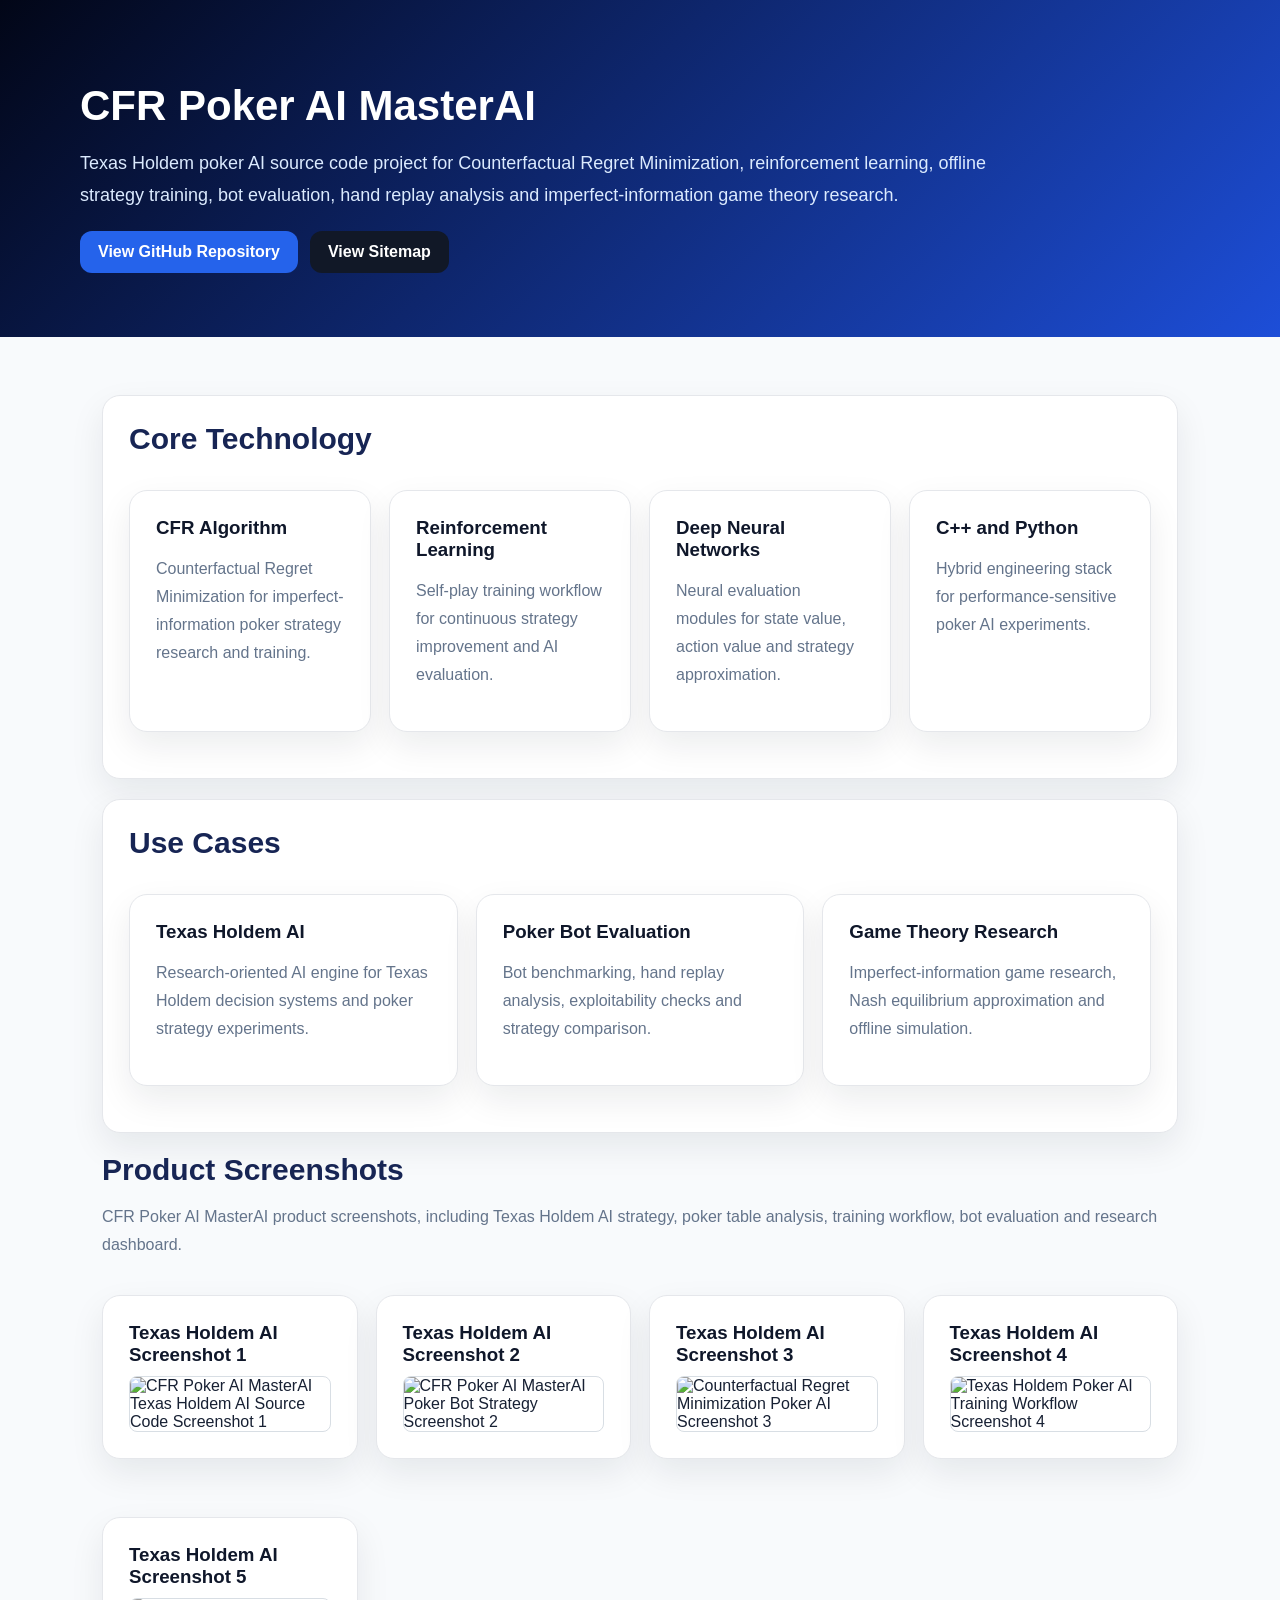
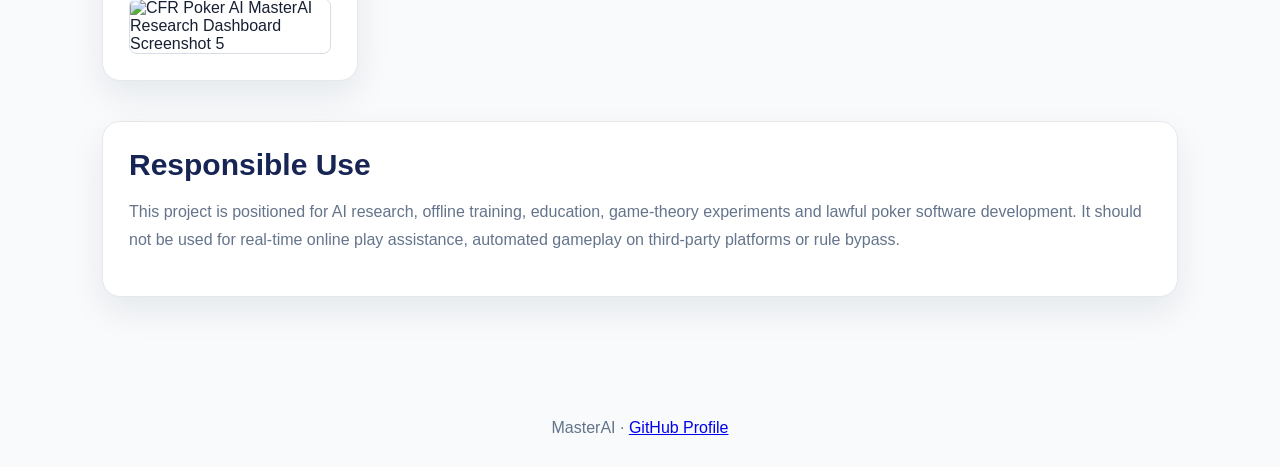
==== docs/index.html @ d26b2b1c "Add files via upload" ====
<!doctype html>
<html lang="en">
<head>
  <meta name="google-site-verification" content="rrp5Uvgzi-1-rMxUBfhV3wjlNrFqzwnqiA4e3qsOLEM">
  <meta charset="utf-8">
  <meta name="viewport" content="width=device-width, initial-scale=1">

  <title>CFR Poker AI MasterAI Source Code</title>
  <meta name="description" content="CFR Poker AI MasterAI source code for Texas Holdem AI research, offline training, bot evaluation and game theory experiments.">
  <meta name="keywords" content="CFR poker AI, Texas Holdem AI source code, poker bot AI, Counterfactual Regret Minimization, reinforcement learning poker, game theory research">
  <meta name="robots" content="index,follow,max-image-preview:large">
  <link rel="canonical" href="https://masterai-top.github.io/cfr-poker-ai-masterai/">

  <meta property="og:type" content="website">
  <meta property="og:title" content="CFR Poker AI MasterAI Source Code">
  <meta property="og:description" content="Texas Holdem AI source code for CFR research, offline training, bot evaluation and game theory experiments.">
  <meta property="og:url" content="https://masterai-top.github.io/cfr-poker-ai-masterai/">
  <meta property="og:image" content="https://masterai-top.github.io/cfr-poker-ai-masterai/assets/screenshots/cfr-poker-ai-home.jpg">
  <meta name="twitter:card" content="summary_large_image">

  <style>
    :root {
      --bg: #f8fafc;
      --card: #ffffff;
      --text: #172033;
      --muted: #64748b;
      --primary: #1d4ed8;
      --primary-dark: #172554;
      --line: #e5e7eb;
    }

    * { box-sizing: border-box; }

    body {
      margin: 0;
      font-family: Arial, Helvetica, sans-serif;
      background: var(--bg);
      color: var(--text);
    }

    header {
      padding: 64px 24px;
      background: linear-gradient(135deg, #020617, #1d4ed8);
      color: #fff;
    }

    .wrap {
      max-width: 1120px;
      margin: 0 auto;
    }

    nav {
      margin-bottom: 28px;
    }

    nav a {
      color: #bfdbfe;
      margin-right: 18px;
      text-decoration: none;
      font-weight: 700;
    }

    h1 {
      font-size: 42px;
      line-height: 1.15;
      margin: 18px 0 14px;
    }

    header p {
      max-width: 940px;
      color: #dbeafe;
      font-size: 18px;
      line-height: 1.75;
    }

    main {
      max-width: 1120px;
      margin: 0 auto;
      padding: 38px 22px 72px;
    }

    h2 {
      color: var(--primary-dark);
      font-size: 30px;
      margin: 0 0 14px;
    }

    h3 {
      margin: 0 0 10px;
      color: #0f172a;
    }

    p, li {
      color: var(--muted);
      line-height: 1.75;
    }

    .card {
      background: var(--card);
      border: 1px solid var(--line);
      border-radius: 18px;
      padding: 26px;
      margin: 20px 0;
      box-shadow: 0 14px 34px rgba(15, 23, 42, .08);
    }

    .grid {
      display: grid;
      grid-template-columns: repeat(auto-fit, minmax(240px, 1fr));
      gap: 18px;
    }

    .actions {
      display: flex;
      flex-wrap: wrap;
      gap: 12px;
      margin-top: 20px;
    }

    .button {
      display: inline-block;
      padding: 12px 18px;
      border-radius: 12px;
      background: #2563eb;
      color: #fff;
      text-decoration: none;
      font-weight: 700;
    }

    .button.secondary {
      background: #111827;
    }

    .gallery {
      display: grid;
      grid-template-columns: repeat(auto-fit, minmax(260px, 1fr));
      gap: 22px;
      margin-top: 22px;
    }

    .gallery figure {
      margin: 0;
      background: #fff;
      border: 1px solid var(--line);
      border-radius: 18px;
      overflow: hidden;
      box-shadow: 0 16px 40px rgba(15, 23, 42, .10);
    }

    .gallery img {
      display: block;
      width: 100%;
      height: auto;
      background: #eef2f7;
    }

    .gallery figcaption {
      padding: 13px 15px;
      color: #475569;
      font-size: 14px;
      border-top: 1px solid #eef2f7;
    }

    footer {
      padding: 30px;
      text-align: center;
      color: var(--muted);
    }
  </style>

  <script type="application/ld+json">
  {
    "@context": "https://schema.org",
    "@graph": [
      {
        "@type": "SoftwareSourceCode",
        "name": "CFR Poker AI MasterAI Source Code",
        "alternateName": "Texas Holdem AI Source Code",
        "description": "CFR Poker AI source code for Texas Holdem AI research, offline training, bot evaluation and game theory experiments.",
        "codeRepository": "https://github.com/masterai-top/cfr-poker-ai-masterai",
        "url": "https://masterai-top.github.io/cfr-poker-ai-masterai/",
        "programmingLanguage": ["Python", "C++"],
        "runtimePlatform": "Linux, Python and C++",
        "applicationCategory": "AIApplication",
        "author": {
          "@type": "Organization",
          "name": "MasterAI",
          "url": "https://github.com/masterai-top"
        }
      },
      {
        "@type": "WebPage",
        "name": "CFR Poker AI MasterAI Source Code",
        "url": "https://masterai-top.github.io/cfr-poker-ai-masterai/",
        "description": "Texas Holdem AI source code for CFR research, offline training, bot evaluation and game theory experiments.",
        "image": "https://masterai-top.github.io/cfr-poker-ai-masterai/assets/screenshots/cfr-poker-ai-home.jpg",
        "inLanguage": "en"
      }
    ]
  }
  </script>
</head>
<body>
  <header>
    <div class="wrap">
      <h1>CFR Poker AI MasterAI</h1>
      <p>
        Texas Holdem poker AI source code project for Counterfactual Regret Minimization,
        reinforcement learning, offline strategy training, bot evaluation, hand replay analysis
        and imperfect-information game theory research.
      </p>
      <div class="actions">
        <a class="button" href="https://github.com/masterai-top/cfr-poker-ai-masterai">View GitHub Repository</a>
        <a href="sitemap.xml" class="button secondary">View Sitemap</a>
      </div>
    </div>
  </header>

  <main>
    <section class="card">
      <h2>Core Technology</h2>
      <div class="grid">
        <div class="card">
          <h3>CFR Algorithm</h3>
          <p>Counterfactual Regret Minimization for imperfect-information poker strategy research and training.</p>
        </div>
        <div class="card">
          <h3>Reinforcement Learning</h3>
          <p>Self-play training workflow for continuous strategy improvement and AI evaluation.</p>
        </div>
        <div class="card">
          <h3>Deep Neural Networks</h3>
          <p>Neural evaluation modules for state value, action value and strategy approximation.</p>
        </div>
        <div class="card">
          <h3>C++ and Python</h3>
          <p>Hybrid engineering stack for performance-sensitive poker AI experiments.</p>
        </div>
      </div>
    </section>

    <section class="card">
      <h2>Use Cases</h2>
      <div class="grid">
        <div class="card">
          <h3>Texas Holdem AI</h3>
          <p>Research-oriented AI engine for Texas Holdem decision systems and poker strategy experiments.</p>
        </div>
        <div class="card">
          <h3>Poker Bot Evaluation</h3>
          <p>Bot benchmarking, hand replay analysis, exploitability checks and strategy comparison.</p>
        </div>
        <div class="card">
          <h3>Game Theory Research</h3>
          <p>Imperfect-information game research, Nash equilibrium approximation and offline simulation.</p>
        </div>
      </div>
    </section>

    <section>
      <h2>Product Screenshots</h2>
      <p>
        CFR Poker AI MasterAI product screenshots, including Texas Holdem AI strategy,
        poker table analysis, training workflow, bot evaluation and research dashboard.
      </p>

      <div class="grid">
        <div class="card">
          <h3>Texas Holdem AI Screenshot 1</h3>
          <img src="assets/Screenshots/001.png" alt="CFR Poker AI MasterAI Texas Holdem AI Source Code Screenshot 1" style="width:100%;border-radius:8px;border:1px solid #d8dee4;" loading="eager">
        </div>

        <div class="card">
          <h3>Texas Holdem AI Screenshot 2</h3>
          <img src="assets/Screenshots/002.png" alt="CFR Poker AI MasterAI Poker Bot Strategy Screenshot 2" style="width:100%;border-radius:8px;border:1px solid #d8dee4;" loading="lazy">
        </div>

        <div class="card">
          <h3>Texas Holdem AI Screenshot 3</h3>
          <img src="assets/Screenshots/003.jpg" alt="Counterfactual Regret Minimization Poker AI Screenshot 3" style="width:100%;border-radius:8px;border:1px solid #d8dee4;" loading="lazy">
        </div>

        <div class="card">
          <h3>Texas Holdem AI Screenshot 4</h3>
          <img src="assets/Screenshots/004.jpg" alt="Texas Holdem Poker AI Training Workflow Screenshot 4" style="width:100%;border-radius:8px;border:1px solid #d8dee4;" loading="lazy">
        </div>

        <div class="card">
          <h3>Texas Holdem AI Screenshot 5</h3>
          <img src="assets/Screenshots/005.png" alt="CFR Poker AI MasterAI Research Dashboard Screenshot 5" style="width:100%;border-radius:8px;border:1px solid #d8dee4;" loading="lazy">
        </div>
      </div>
    </section>

    <section class="card">
      <h2>Responsible Use</h2>
      <p>
        This project is positioned for AI research, offline training, education, game-theory experiments
        and lawful poker software development. It should not be used for real-time online play assistance,
        automated gameplay on third-party platforms or rule bypass.
      </p>
    </section>
  </main>

  <footer>
    MasterAI · <a href="https://github.com/masterai-top">GitHub Profile</a>
  </footer>
</body>
</html>
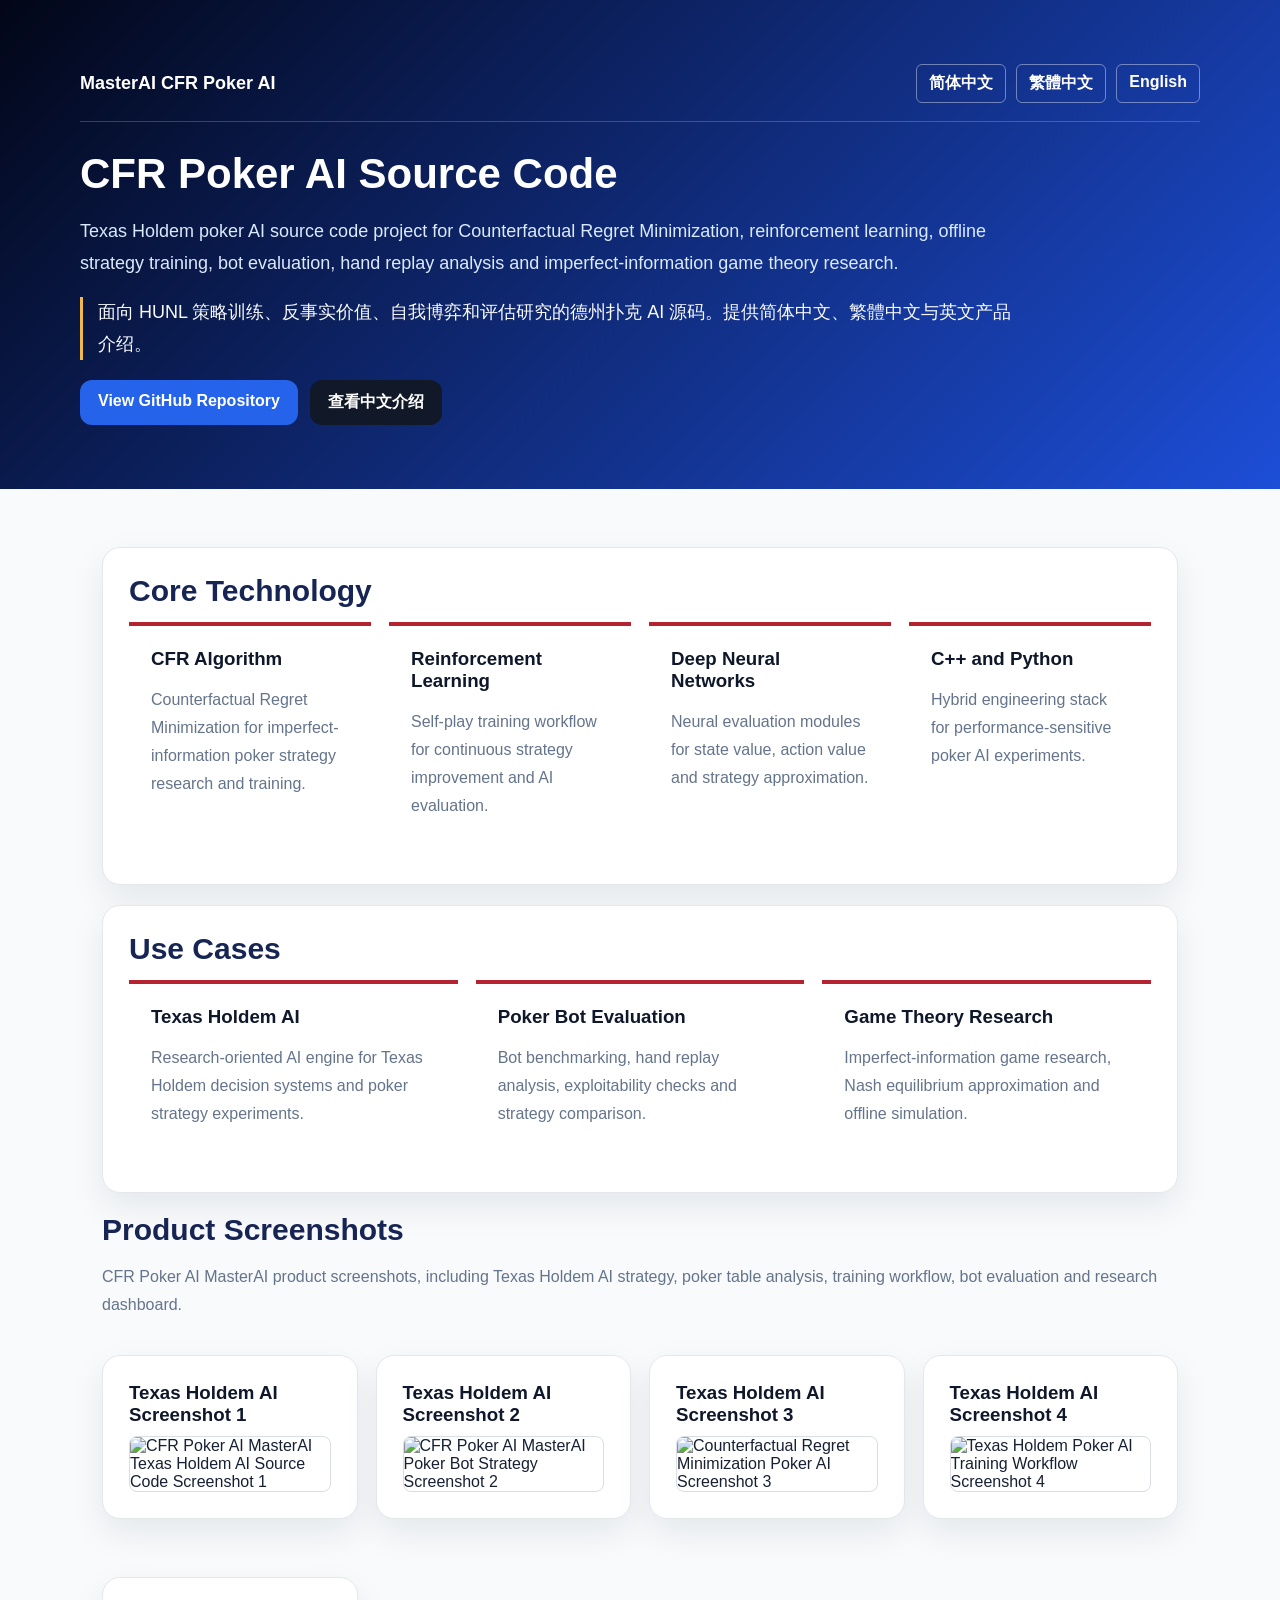
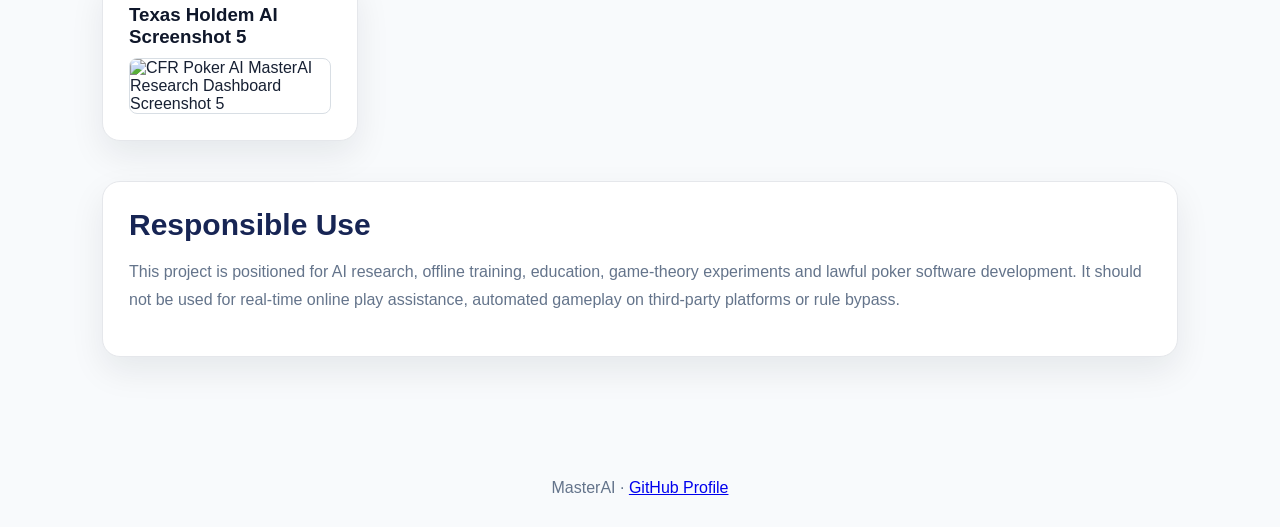
==== commit bcb11385: "Add files via upload" ====
--- a/docs/index.html
+++ b/docs/index.html
@@ -9,13 +9,17 @@
   <meta name="description" content="CFR Poker AI MasterAI source code for Texas Holdem AI research, offline training, bot evaluation and game theory experiments.">
   <meta name="keywords" content="CFR poker AI, Texas Holdem AI source code, poker bot AI, Counterfactual Regret Minimization, reinforcement learning poker, game theory research">
   <meta name="robots" content="index,follow,max-image-preview:large">
-  <link rel="canonical" href="https://masterai-top.github.io/cfr-poker-ai-masterai/">
+  <link rel="canonical" href="https://masterai-top.github.io/cfr-poker-ai-masterai/">
+  <link rel="alternate" hreflang="zh-CN" href="https://masterai-top.github.io/cfr-poker-ai-masterai/zh-cn/">
+  <link rel="alternate" hreflang="zh-TW" href="https://masterai-top.github.io/cfr-poker-ai-masterai/zh-tw/">
+  <link rel="alternate" hreflang="en" href="https://masterai-top.github.io/cfr-poker-ai-masterai/en/">
+  <link rel="alternate" hreflang="x-default" href="https://masterai-top.github.io/cfr-poker-ai-masterai/">
 
   <meta property="og:type" content="website">
   <meta property="og:title" content="CFR Poker AI MasterAI Source Code">
   <meta property="og:description" content="Texas Holdem AI source code for CFR research, offline training, bot evaluation and game theory experiments.">
   <meta property="og:url" content="https://masterai-top.github.io/cfr-poker-ai-masterai/">
-  <meta property="og:image" content="https://masterai-top.github.io/cfr-poker-ai-masterai/assets/screenshots/cfr-poker-ai-home.jpg">
+  <meta property="og:image" content="https://masterai-top.github.io/cfr-poker-ai-masterai/assets/Screenshots/001.png">
   <meta name="twitter:card" content="summary_large_image">
 
   <style>
@@ -53,12 +57,33 @@
       margin-bottom: 28px;
     }
 
-    nav a {
+    nav a {
       color: #bfdbfe;
       margin-right: 18px;
       text-decoration: none;
       font-weight: 700;
-    }
+    }
+
+    .language-bar {
+      display: flex;
+      align-items: center;
+      justify-content: space-between;
+      gap: 20px;
+      flex-wrap: wrap;
+      padding-bottom: 18px;
+      border-bottom: 1px solid rgba(255,255,255,.2);
+    }
+
+    .language-bar strong { font-size: 18px; }
+    .language-links { display: flex; gap: 10px; flex-wrap: wrap; }
+    .language-links a {
+      margin: 0;
+      padding: 8px 12px;
+      border: 1px solid rgba(255,255,255,.4);
+      border-radius: 6px;
+      color: #fff;
+    }
+    .language-links a:hover { background: #fff; color: #172554; }
 
     h1 {
       font-size: 42px;
@@ -95,14 +120,28 @@
       line-height: 1.75;
     }
 
-    .card {
+    .card {
       background: var(--card);
       border: 1px solid var(--line);
       border-radius: 18px;
       padding: 26px;
       margin: 20px 0;
       box-shadow: 0 14px 34px rgba(15, 23, 42, .08);
-    }
+    }
+
+    .feature {
+      background: #fff;
+      border-top: 4px solid #b4232f;
+      padding: 22px;
+      min-height: 170px;
+    }
+
+    .intro-cn {
+      margin-top: 14px;
+      padding-left: 15px;
+      border-left: 3px solid #f2b84b;
+      color: #f8fafc;
+    }
 
     .grid {
       display: grid;
@@ -193,7 +232,7 @@
         "name": "CFR Poker AI MasterAI Source Code",
         "url": "https://masterai-top.github.io/cfr-poker-ai-masterai/",
         "description": "Texas Holdem AI source code for CFR research, offline training, bot evaluation and game theory experiments.",
-        "image": "https://masterai-top.github.io/cfr-poker-ai-masterai/assets/screenshots/cfr-poker-ai-home.jpg",
+        "image": "https://masterai-top.github.io/cfr-poker-ai-masterai/assets/Screenshots/001.png",
         "inLanguage": "en"
       }
     ]
@@ -201,17 +240,22 @@
   </script>
 </head>
 <body>
-  <header>
-    <div class="wrap">
-      <h1>CFR Poker AI MasterAI</h1>
+  <header>
+    <div class="wrap">
+      <nav class="language-bar" aria-label="Language navigation">
+        <strong>MasterAI CFR Poker AI</strong>
+        <span class="language-links"><a href="zh-cn/" lang="zh-CN">简体中文</a><a href="zh-tw/" lang="zh-TW">繁體中文</a><a href="en/" lang="en">English</a></span>
+      </nav>
+      <h1>CFR Poker AI Source Code</h1>
       <p>
         Texas Holdem poker AI source code project for Counterfactual Regret Minimization,
         reinforcement learning, offline strategy training, bot evaluation, hand replay analysis
         and imperfect-information game theory research.
-      </p>
-      <div class="actions">
-        <a class="button" href="https://github.com/masterai-top/cfr-poker-ai-masterai">View GitHub Repository</a>
-        <a href="sitemap.xml" class="button secondary">View Sitemap</a>
+      </p>
+      <p class="intro-cn">面向 HUNL 策略训练、反事实价值、自我博弈和评估研究的德州扑克 AI 源码。提供简体中文、繁體中文与英文产品介绍。</p>
+      <div class="actions">
+        <a class="button" href="https://github.com/masterai-top/cfr-poker-ai-masterai">View GitHub Repository</a>
+        <a href="zh-cn/" class="button secondary">查看中文介绍</a>
       </div>
     </div>
   </header>
@@ -220,19 +264,19 @@
     <section class="card">
       <h2>Core Technology</h2>
       <div class="grid">
-        <div class="card">
+        <div class="feature">
           <h3>CFR Algorithm</h3>
           <p>Counterfactual Regret Minimization for imperfect-information poker strategy research and training.</p>
         </div>
-        <div class="card">
+        <div class="feature">
           <h3>Reinforcement Learning</h3>
           <p>Self-play training workflow for continuous strategy improvement and AI evaluation.</p>
         </div>
-        <div class="card">
+        <div class="feature">
           <h3>Deep Neural Networks</h3>
           <p>Neural evaluation modules for state value, action value and strategy approximation.</p>
         </div>
-        <div class="card">
+        <div class="feature">
           <h3>C++ and Python</h3>
           <p>Hybrid engineering stack for performance-sensitive poker AI experiments.</p>
         </div>
@@ -242,15 +286,15 @@
     <section class="card">
       <h2>Use Cases</h2>
       <div class="grid">
-        <div class="card">
+        <div class="feature">
           <h3>Texas Holdem AI</h3>
           <p>Research-oriented AI engine for Texas Holdem decision systems and poker strategy experiments.</p>
         </div>
-        <div class="card">
+        <div class="feature">
           <h3>Poker Bot Evaluation</h3>
           <p>Bot benchmarking, hand replay analysis, exploitability checks and strategy comparison.</p>
         </div>
-        <div class="card">
+        <div class="feature">
           <h3>Game Theory Research</h3>
           <p>Imperfect-information game research, Nash equilibrium approximation and offline simulation.</p>
         </div>
